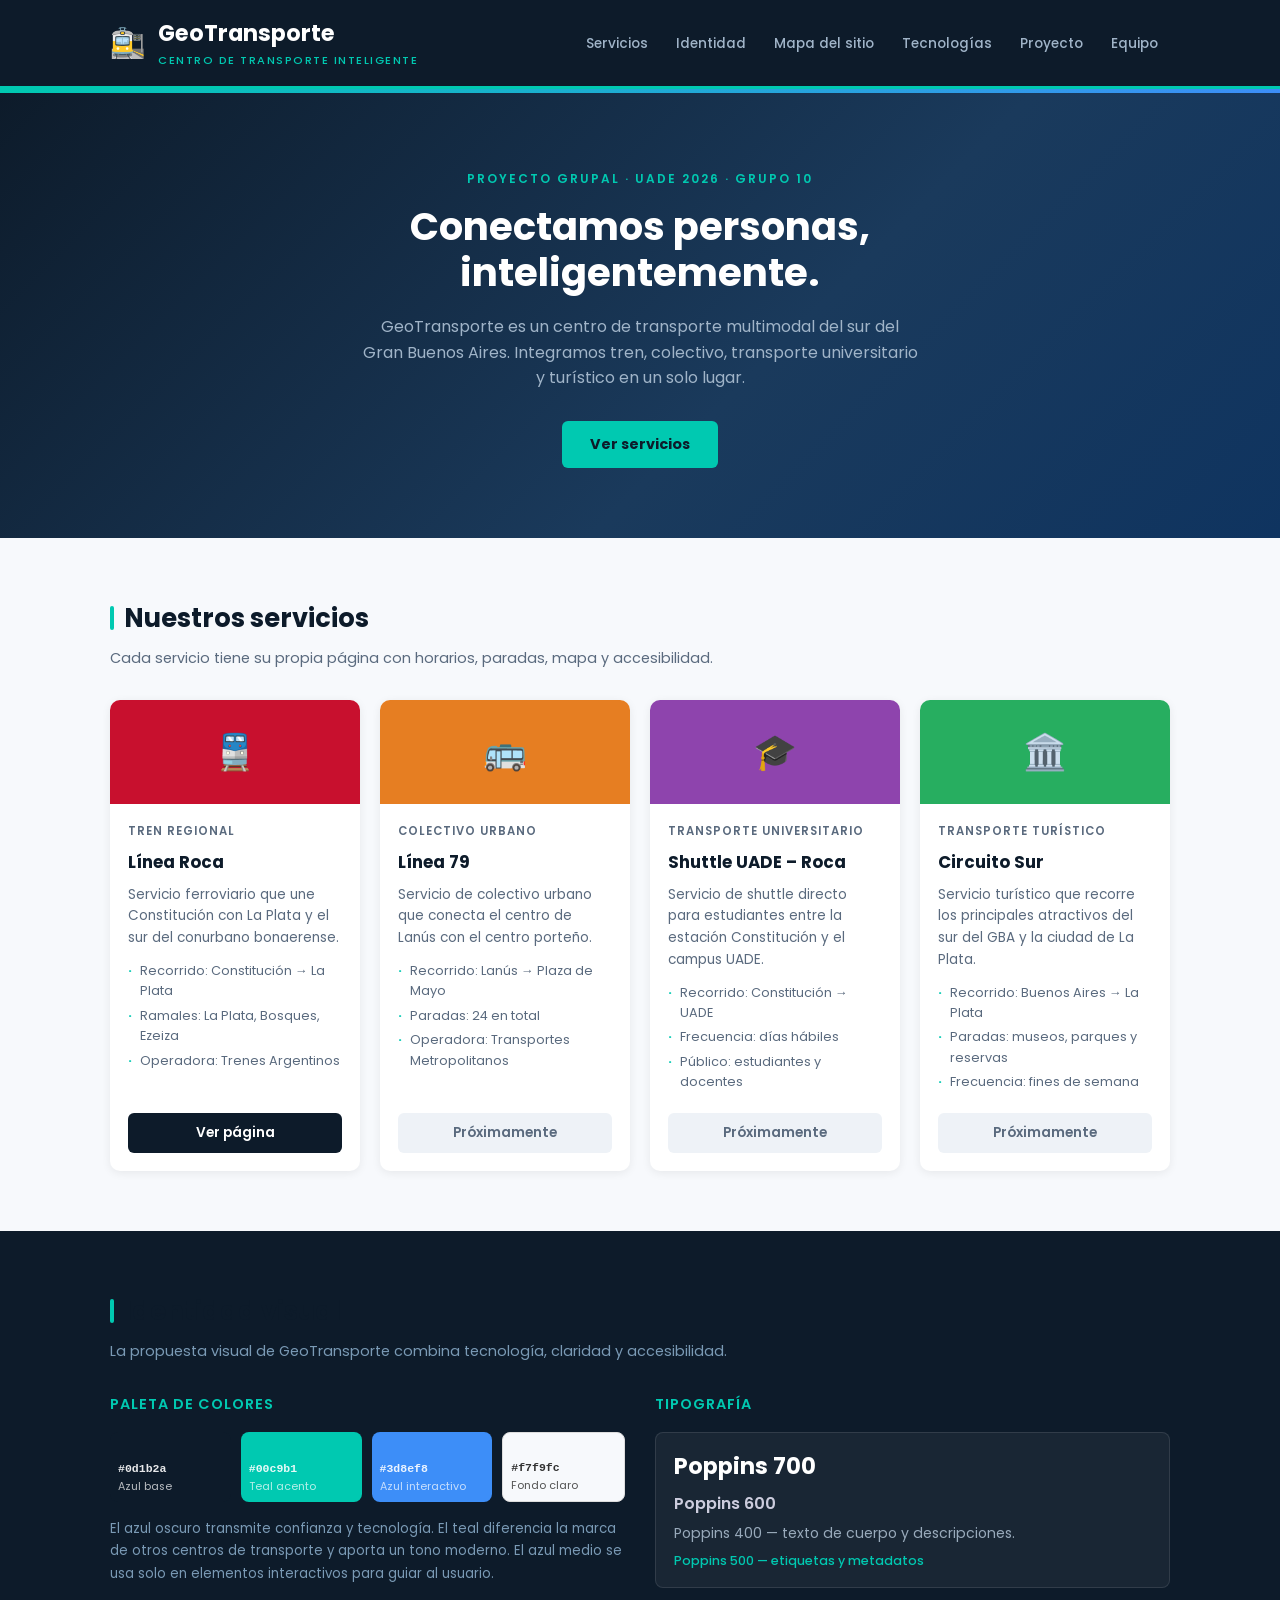
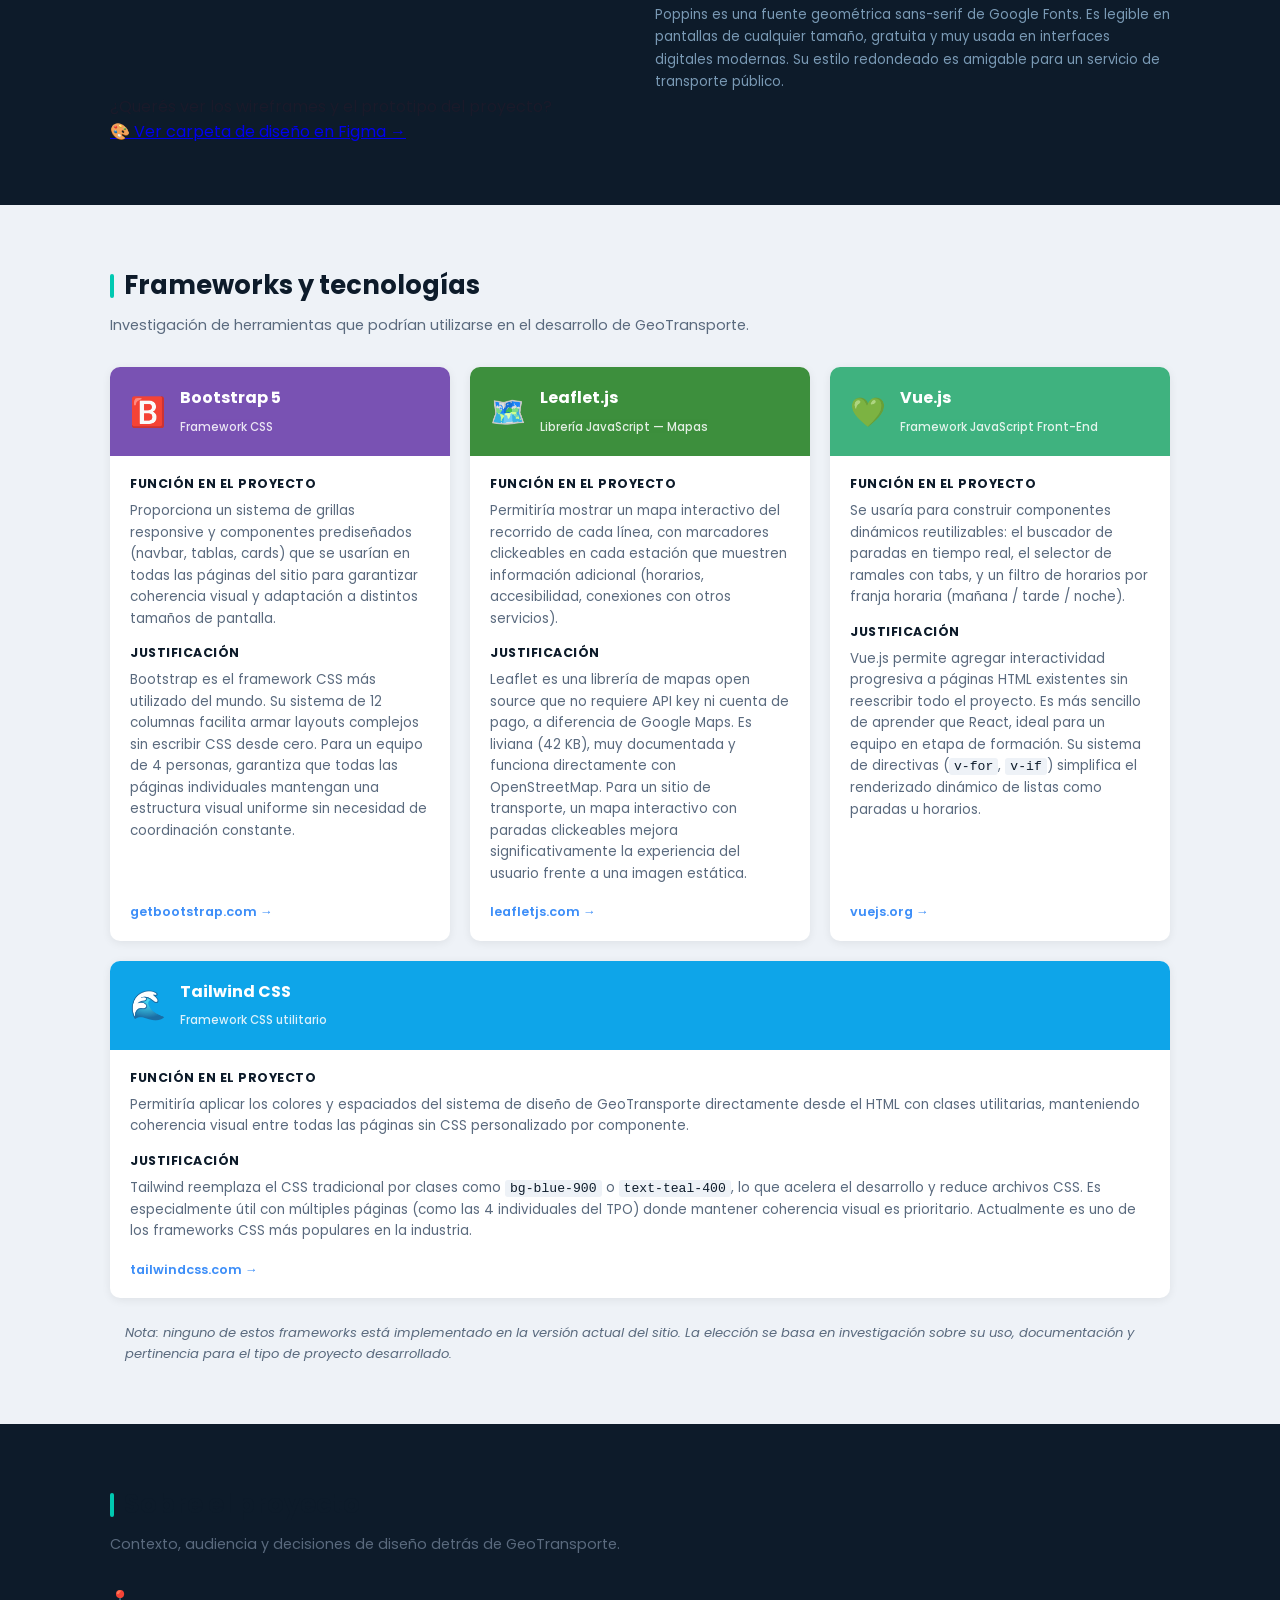
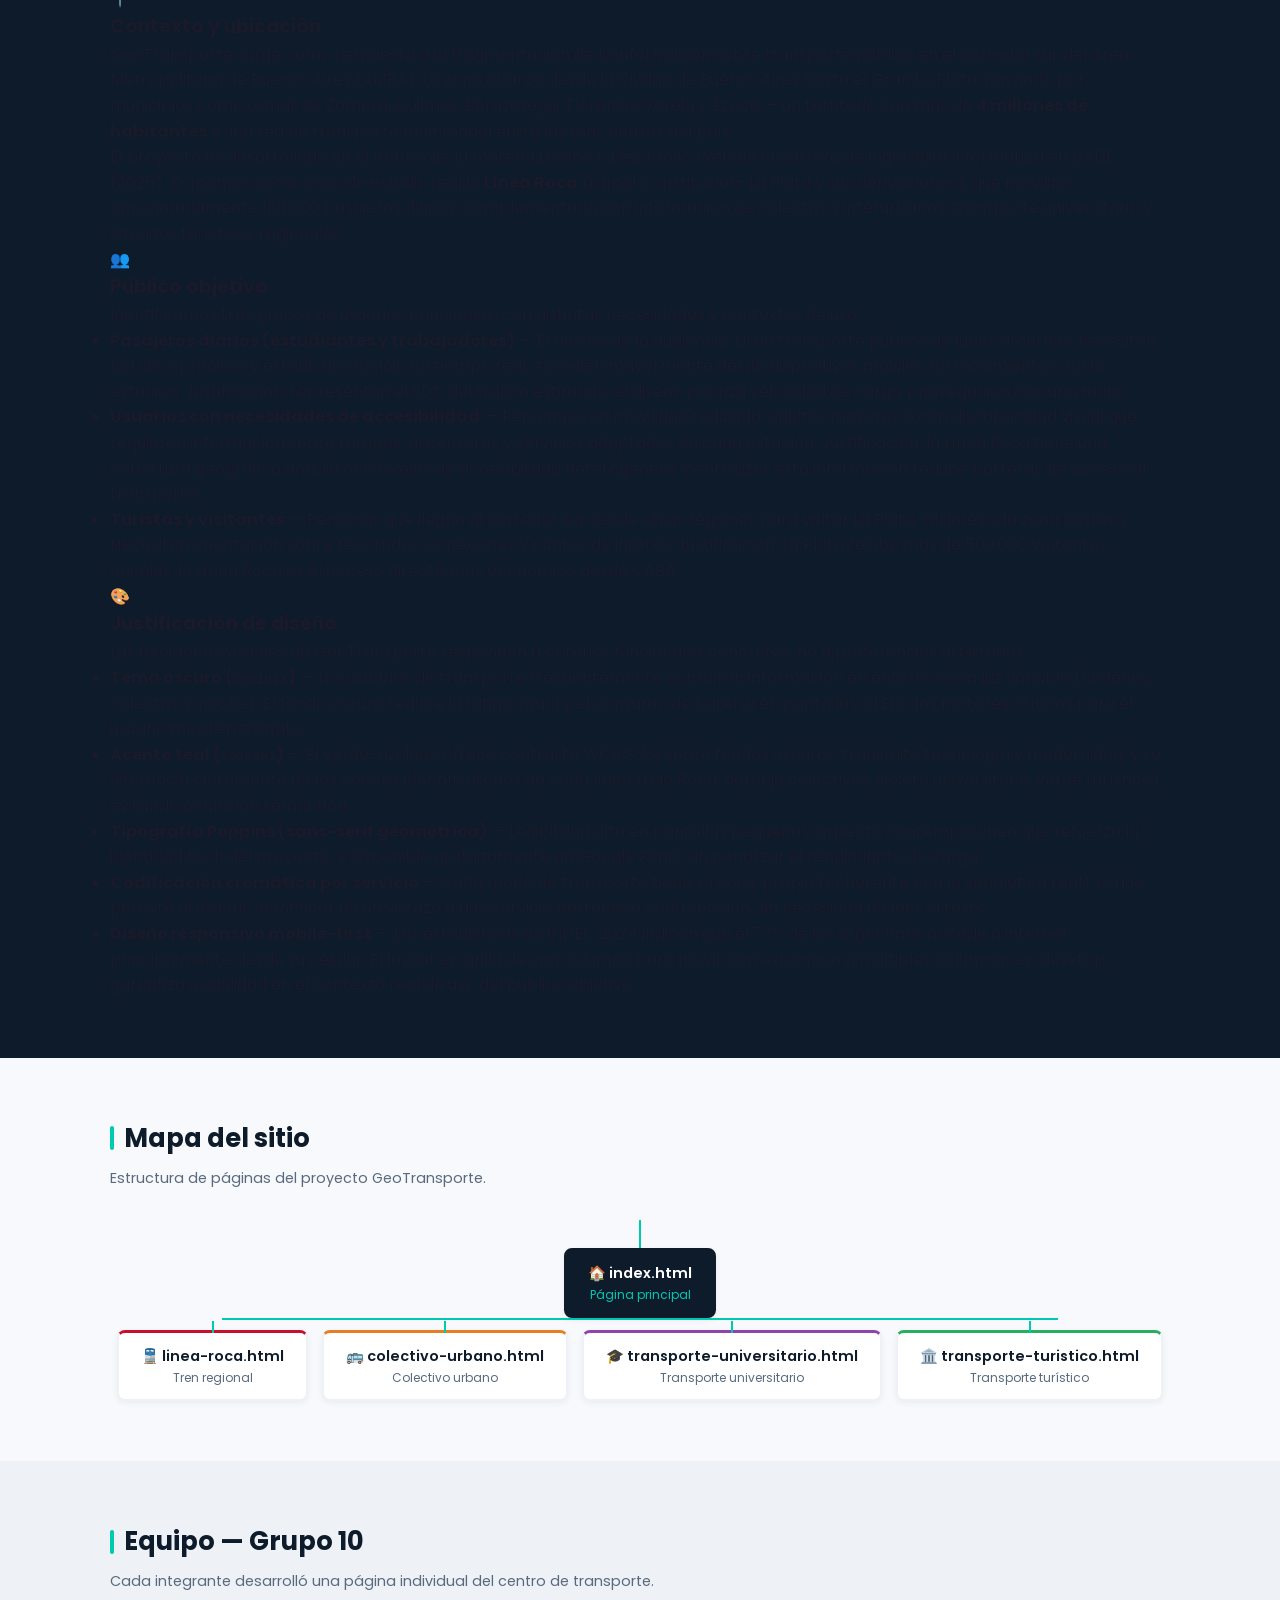
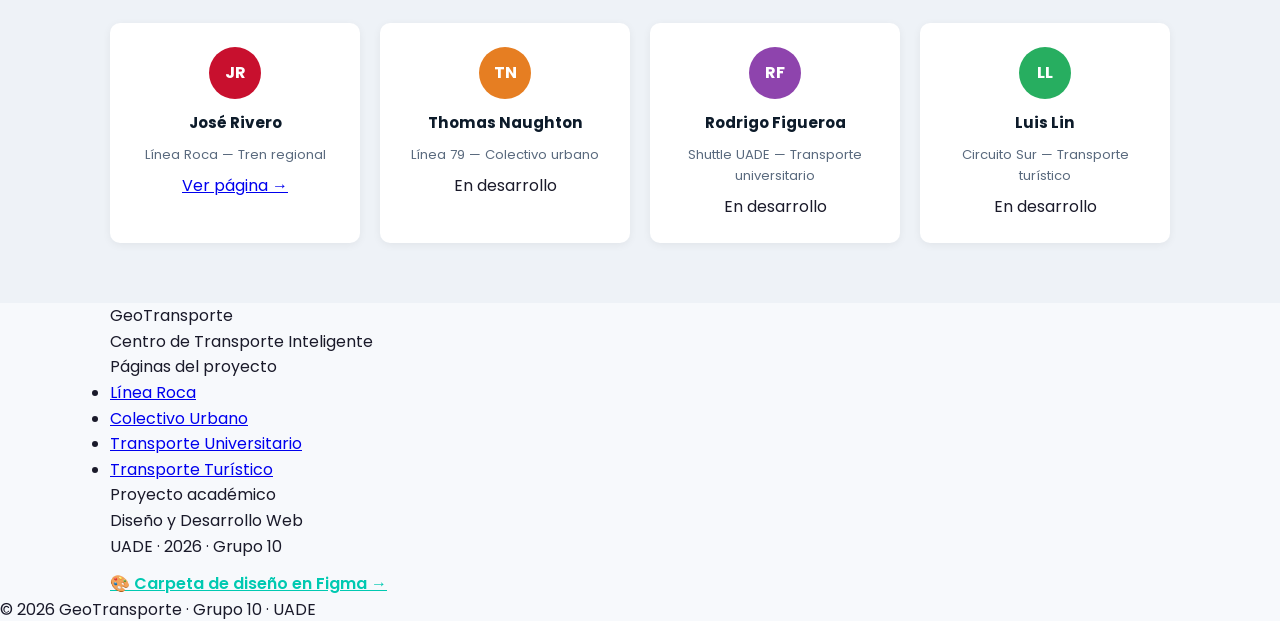
==== index.html @ 6e47bda9 "Commit" ====
<!DOCTYPE html>
<html lang="es">
<head>
    <meta charset="UTF-8">
    <meta name="viewport" content="width=device-width, initial-scale=1.0">
    <title>GeoTransporte — Centro de Transporte Inteligente</title>
    <link rel="preconnect" href="https://fonts.googleapis.com">
    <link rel="preconnect" href="https://fonts.gstatic.com" crossorigin>
    <link href="https://fonts.googleapis.com/css2?family=Poppins:wght@400;500;600;700&display=swap" rel="stylesheet">
    <link rel="stylesheet" href="index.css">
</head>
<body>

    <!-- ENCABEZADO -->
    <header>
        <div class="contenedor-header">
            <div class="logo">
                <span class="logo-icono">🚉</span>
                <div>
                    <h1 class="logo-nombre">GeoTransporte</h1>
                    <p class="logo-subtitulo">Centro de Transporte Inteligente</p>
                </div>
            </div>
            <nav aria-label="Navegación principal">
                <ul>
                    <li><a href="#servicios">Servicios</a></li>
                    <li><a href="#identidad">Identidad</a></li>
                    <li><a href="#sitemap">Mapa del sitio</a></li>
                    <li><a href="#frameworks">Tecnologías</a></li>
                    <li><a href="#proyecto">Proyecto</a></li>
                    <li><a href="#equipo">Equipo</a></li>
                </ul>
            </nav>
        </div>
    </header>

    <!-- HERO -->
    <section class="hero">
        <div class="contenedor">
            <p class="hero-tag">Proyecto grupal · UADE 2026 · Grupo 10</p>
            <h2>Conectamos personas,<br>inteligentemente.</h2>
            <p class="hero-desc">
                GeoTransporte es un centro de transporte multimodal del sur del Gran Buenos Aires.
                Integramos tren, colectivo, transporte universitario y turístico en un solo lugar.
            </p>
            <a href="#servicios" class="btn-hero">Ver servicios</a>
        </div>
    </section>

    <!-- SERVICIOS / PÁGINAS INDIVIDUALES -->
    <section id="servicios" class="seccion">
        <div class="contenedor">
            <h2>Nuestros servicios</h2>
            <p class="subtitulo">Cada servicio tiene su propia página con horarios, paradas, mapa y accesibilidad.</p>

            <div class="grilla-servicios">

                <!-- Línea Roca — José -->
                <article class="tarjeta-servicio">
                    <div class="tarjeta-icono tren">🚆</div>
                    <div class="tarjeta-cuerpo">
                        <span class="tarjeta-tipo">Tren regional</span>
                        <h3>Línea Roca</h3>
                        <p>Servicio ferroviario que une Constitución con La Plata y el sur del conurbano bonaerense.</p>
                        <ul class="tarjeta-datos">
                            <li>Recorrido: Constitución → La Plata</li>
                            <li>Ramales: La Plata, Bosques, Ezeiza</li>
                            <li>Operadora: Trenes Argentinos</li>
                        </ul>
                        <a href="linea-roca.html" class="btn-tarjeta">Ver página</a>
                    </div>
                </article>

                <!-- Colectivo urbano — Thomas -->
                <article class="tarjeta-servicio">
                    <div class="tarjeta-icono colectivo">🚌</div>
                    <div class="tarjeta-cuerpo">
                        <span class="tarjeta-tipo">Colectivo urbano</span>
                        <h3>Línea 79</h3>
                        <p>Servicio de colectivo urbano que conecta el centro de Lanús con el centro porteño.</p>
                        <ul class="tarjeta-datos">
                            <li>Recorrido: Lanús → Plaza de Mayo</li>
                            <li>Paradas: 24 en total</li>
                            <li>Operadora: Transportes Metropolitanos</li>
                        </ul>
                        <a href="colectivo-urbano.html" class="btn-tarjeta proximamente">Próximamente</a>
                    </div>
                </article>

                <!-- Transporte universitario — Rodrigo -->
                <article class="tarjeta-servicio">
                    <div class="tarjeta-icono universitario">🎓</div>
                    <div class="tarjeta-cuerpo">
                        <span class="tarjeta-tipo">Transporte universitario</span>
                        <h3>Shuttle UADE – Roca</h3>
                        <p>Servicio de shuttle directo para estudiantes entre la estación Constitución y el campus UADE.</p>
                        <ul class="tarjeta-datos">
                            <li>Recorrido: Constitución → UADE</li>
                            <li>Frecuencia: días hábiles</li>
                            <li>Público: estudiantes y docentes</li>
                        </ul>
                        <a href="transporte-universitario.html" class="btn-tarjeta proximamente">Próximamente</a>
                    </div>
                </article>

                <!-- Transporte turístico — Luis -->
                <article class="tarjeta-servicio">
                    <div class="tarjeta-icono turistico">🏛️</div>
                    <div class="tarjeta-cuerpo">
                        <span class="tarjeta-tipo">Transporte turístico</span>
                        <h3>Circuito Sur</h3>
                        <p>Servicio turístico que recorre los principales atractivos del sur del GBA y la ciudad de La Plata.</p>
                        <ul class="tarjeta-datos">
                            <li>Recorrido: Buenos Aires → La Plata</li>
                            <li>Paradas: museos, parques y reservas</li>
                            <li>Frecuencia: fines de semana</li>
                        </ul>
                        <a href="transporte-turistico.html" class="btn-tarjeta proximamente">Próximamente</a>
                    </div>
                </article>

            </div>
        </div>
    </section>

    <!-- IDENTIDAD VISUAL -->
    <section id="identidad" class="seccion seccion-oscura">
        <div class="contenedor">
            <h2 class="titulo-claro">Identidad visual</h2>
            <p class="subtitulo claro">La propuesta visual de GeoTransporte combina tecnología, claridad y accesibilidad.</p>

            <div class="grilla-identidad">

                <div class="identidad-bloque">
                    <h3>Paleta de colores</h3>
                    <div class="paleta">
                        <div class="muestra-color" style="background-color: #0d1b2a;">
                            <span class="hex">#0d1b2a</span>
                            <span class="nombre-color">Azul base</span>
                        </div>
                        <div class="muestra-color" style="background-color: #00c9b1;">
                            <span class="hex">#00c9b1</span>
                            <span class="nombre-color">Teal acento</span>
                        </div>
                        <div class="muestra-color" style="background-color: #3d8ef8;">
                            <span class="hex">#3d8ef8</span>
                            <span class="nombre-color">Azul interactivo</span>
                        </div>
                        <div class="muestra-color claro" style="background-color: #f7f9fc; border: 1px solid #ddd;">
                            <span class="hex" style="color: #333;">#f7f9fc</span>
                            <span class="nombre-color" style="color: #555;">Fondo claro</span>
                        </div>
                    </div>
                    <p class="identidad-justif">
                        El azul oscuro transmite confianza y tecnología. El teal diferencia la marca de otros centros
                        de transporte y aporta un tono moderno. El azul medio se usa solo en elementos interactivos
                        para guiar al usuario.
                    </p>
                </div>

                <div class="identidad-bloque">
                    <h3>Tipografía</h3>
                    <div class="muestra-tipografia">
                        <p class="tipo-titulo">Poppins 700</p>
                        <p class="tipo-subtitulo">Poppins 600</p>
                        <p class="tipo-cuerpo">Poppins 400 — texto de cuerpo y descripciones.</p>
                        <p class="tipo-small">Poppins 500 — etiquetas y metadatos</p>
                    </div>
                    <p class="identidad-justif">
                        Poppins es una fuente geométrica sans-serif de Google Fonts. Es legible en pantallas de cualquier
                        tamaño, gratuita y muy usada en interfaces digitales modernas. Su estilo redondeado es amigable
                        para un servicio de transporte público.
                    </p>
                </div>

            </div>

            <div class="figma-cta">
                <p>¿Querés ver los wireframes y el prototipo del proyecto?</p>
                <a href="https://www.figma.com/design/9lpdKKjLLsfMPxaqhNQzon" target="_blank" rel="noopener noreferrer" class="btn-figma">
                    🎨 Ver carpeta de diseño en Figma →
                </a>
            </div>

        </div>
    </section>

    <!-- FRAMEWORKS Y TECNOLOGÍAS -->
    <section id="frameworks" class="seccion seccion-gris">
        <div class="contenedor">
            <h2>Frameworks y tecnologías</h2>
            <p class="subtitulo">Investigación de herramientas que podrían utilizarse en el desarrollo de GeoTransporte.</p>

            <div class="grilla-frameworks">

                <!-- Bootstrap -->
                <div class="framework-card">
                    <div class="fw-header fw-bootstrap">
                        <span class="fw-icono">🅱️</span>
                        <div>
                            <h3>Bootstrap 5</h3>
                            <span class="fw-tipo">Framework CSS</span>
                        </div>
                    </div>
                    <div class="fw-cuerpo">
                        <div class="fw-bloque">
                            <h4>Función en el proyecto</h4>
                            <p>Proporciona un sistema de grillas responsive y componentes prediseñados (navbar, tablas, cards) que se usarían en todas las páginas del sitio para garantizar coherencia visual y adaptación a distintos tamaños de pantalla.</p>
                        </div>
                        <div class="fw-bloque">
                            <h4>Justificación</h4>
                            <p>Bootstrap es el framework CSS más utilizado del mundo. Su sistema de 12 columnas facilita armar layouts complejos sin escribir CSS desde cero. Para un equipo de 4 personas, garantiza que todas las páginas individuales mantengan una estructura visual uniforme sin necesidad de coordinación constante.</p>
                        </div>
                        <a href="https://getbootstrap.com" target="_blank" rel="noopener noreferrer" class="fw-link">getbootstrap.com →</a>
                    </div>
                </div>

                <!-- Leaflet.js -->
                <div class="framework-card">
                    <div class="fw-header fw-leaflet">
                        <span class="fw-icono">🗺️</span>
                        <div>
                            <h3>Leaflet.js</h3>
                            <span class="fw-tipo">Librería JavaScript — Mapas</span>
                        </div>
                    </div>
                    <div class="fw-cuerpo">
                        <div class="fw-bloque">
                            <h4>Función en el proyecto</h4>
                            <p>Permitiría mostrar un mapa interactivo del recorrido de cada línea, con marcadores clickeables en cada estación que muestren información adicional (horarios, accesibilidad, conexiones con otros servicios).</p>
                        </div>
                        <div class="fw-bloque">
                            <h4>Justificación</h4>
                            <p>Leaflet es una librería de mapas open source que no requiere API key ni cuenta de pago, a diferencia de Google Maps. Es liviana (42 KB), muy documentada y funciona directamente con OpenStreetMap. Para un sitio de transporte, un mapa interactivo con paradas clickeables mejora significativamente la experiencia del usuario frente a una imagen estática.</p>
                        </div>
                        <a href="https://leafletjs.com" target="_blank" rel="noopener noreferrer" class="fw-link">leafletjs.com →</a>
                    </div>
                </div>

                <!-- Vue.js -->
                <div class="framework-card">
                                        <div class="fw-header fw-vue">
                        <span class="fw-icono">💚</span>
                        <div>
                            <h3>Vue.js</h3>
                            <span class="fw-tipo">Framework JavaScript Front-End</span>
                        </div>
                    </div>
                    <div class="fw-cuerpo">
                        <div class="fw-bloque">
                            <h4>Función en el proyecto</h4>
                            <p>Se usaría para construir componentes dinámicos reutilizables: el buscador de paradas en tiempo real, el selector de ramales con tabs, y un filtro de horarios por franja horaria (mañana / tarde / noche).</p>
                        </div>
                        <div class="fw-bloque">
                            <h4>Justificación</h4>
                            <p>Vue.js permite agregar interactividad progresiva a páginas HTML existentes sin reescribir todo el proyecto. Es más sencillo de aprender que React, ideal para un equipo en etapa de formación. Su sistema de directivas (<code>v-for</code>, <code>v-if</code>) simplifica el renderizado dinámico de listas como paradas u horarios.</p>
                        </div>
                        <a href="https://vuejs.org" target="_blank" rel="noopener noreferrer" class="fw-link">vuejs.org →</a>
                    </div>
                </div>

                <!-- Tailwind CSS -->
                <div class="framework-card">
                    <div class="fw-header fw-tailwind">
                        <span class="fw-icono">🌊</span>
                        <div>
                            <h3>Tailwind CSS</h3>
                            <span class="fw-tipo">Framework CSS utilitario</span>
                        </div>
                    </div>
                    <div class="fw-cuerpo">
                        <div class="fw-bloque">
                            <h4>Función en el proyecto</h4>
                            <p>Permitiría aplicar los colores y espaciados del sistema de diseño de GeoTransporte directamente desde el HTML con clases utilitarias, manteniendo coherencia visual entre todas las páginas sin CSS personalizado por componente.</p>
                        </div>
                        <div class="fw-bloque">
                            <h4>Justificación</h4>
                            <p>Tailwind reemplaza el CSS tradicional por clases como <code>bg-blue-900</code> o <code>text-teal-400</code>, lo que acelera el desarrollo y reduce archivos CSS. Es especialmente útil con múltiples páginas (como las 4 individuales del TPO) donde mantener coherencia visual es prioritario. Actualmente es uno de los frameworks CSS más populares en la industria.</p>
                        </div>
                        <a href="https://tailwindcss.com" target="_blank" rel="noopener noreferrer" class="fw-link">tailwindcss.com →</a>
                    </div>
                </div>

            </div>

            <p class="nota-frameworks">
                Nota: ninguno de estos frameworks está implementado en la versión actual del sitio. La elección se basa en investigación sobre su uso, documentación y pertinencia para el tipo de proyecto desarrollado.
            </p>
        </div>
    </section>


    <!-- SOBRE EL PROYECTO -->
    <section id="proyecto" class="seccion seccion-oscura">
        <div class="contenedor">
            <h2>Sobre el proyecto</h2>
            <p class="subtitulo">Contexto, audiencia y decisiones de diseño detrás de GeoTransporte.</p>

            <!-- Contexto y ubicación -->
            <div class="proyecto-bloque">
                <div class="proyecto-icono">📍</div>
                <div class="proyecto-texto">
                    <h3>Contexto y ubicación</h3>
                    <p>
                        GeoTransporte surge como respuesta a la fragmentación de la información sobre transporte público
                        en el corredor sur del Área Metropolitana de Buenos Aires (AMBA). La zona abarca desde la Ciudad
                        de Buenos Aires hasta el Gran La Plata, pasando por municipios como Lomas de Zamora, Quilmes,
                        Berazategui, Florencio Varela y Ezeiza — un territorio con más de <strong>4 millones de habitantes</strong>
                        y una red de transporte multimodal entre las más densas del país.
                    </p>
                    <p>
                        El proyecto es desarrollado en el marco de la materia <em>Diseño y Desarrollo Web</em> de la
                        carrera de Ingeniería Informática en UADE (2026). Tomamos como caso de estudio real la
                        <strong>Línea Roca</strong> (ramal Constitución–La Plata y sus derivaciones), que moviliza
                        aproximadamente 180.000 pasajeros diarios, complementada con información de colectivos
                        interurbanos, transporte universitario y circuitos turísticos regionales.
                    </p>
                </div>
            </div>

            <!-- Público objetivo -->
            <div class="proyecto-bloque">
                <div class="proyecto-icono">👥</div>
                <div class="proyecto-texto">
                    <h3>Público objetivo</h3>
                    <p>
                        Identificamos tres grupos de usuarios principales, con distintas necesidades y contextos de uso:
                    </p>
                    <ul class="proyecto-lista">
                        <li>
                            <strong>Pasajeros diarios (estudiantes y trabajadores)</strong> — El núcleo de la audiencia.
                            Usan transporte público de lunes a viernes, necesitan horarios precisos y estado de servicio
                            en tiempo real. Acceden mayormente desde dispositivos móviles, en movimiento o en la estación.
                            Justificación: representan el 80% del tráfico estimado; el diseño prioriza velocidad de carga
                            y navegación con una mano.
                        </li>
                        <li>
                            <strong>Usuarios con necesidades de accesibilidad</strong> — Personas con movilidad reducida,
                            adultos mayores o con discapacidad visual que requieren información sobre rampas, ascensores
                            y servicios adaptados en cada estación. Justificación: la Línea Roca tiene una cobertura
                            geográfica amplia con niveles de accesibilidad heterogéneos; centralizar esta información
                            reduce barreras de acceso al transporte.
                        </li>
                        <li>
                            <strong>Turistas y visitantes</strong> — Personas que llegan al corredor sur desde otras
                            regiones para visitar La Plata, Quilmes o la zona costera. Necesitan orientación sobre
                            recorridos, conexiones y puntos de interés. Justificación: La Plata recibe más de 500.000
                            visitantes anuales; la Línea Roca es el acceso directo más económico desde CABA.
                        </li>
                    </ul>
                </div>
            </div>

            <!-- Justificación de diseño -->
            <div class="proyecto-bloque">
                <div class="proyecto-icono">🎨</div>
                <div class="proyecto-texto">
                    <h3>Justificación de diseño</h3>
                    <p>
                        Las decisiones visuales de GeoTransporte responden a criterios funcionales concretos,
                        no a preferencias arbitrarias:
                    </p>
                    <ul class="proyecto-lista">
                        <li>
                            <strong>Tema oscuro (<code>#0d1b2a</code>)</strong> — Los usuarios de transporte
                            frecuentemente consultan información en entornos con luz variable (andenes, colectivos,
                            noche). El fondo oscuro reduce la fatiga visual y el consumo de batería en pantallas OLED,
                            dos factores críticos para el usuario móvil en tránsito.
                        </li>
                        <li>
                            <strong>Acento teal (<code>#00c9b1</code>)</strong> — El verde-azulado ofrece
                            contraste WCAG AA sobre fondos oscuros, transmite tecnología y modernidad, y se diferencia
                            claramente de los colores identificatorios de cada línea (rojo Roca, naranja colectivos,
                            violeta universitario, verde turístico), evitando confusión semántica.
                        </li>
                        <li>
                            <strong>Tipografía Poppins (sans-serif geométrica)</strong> — Legibilidad alta en
                            pantallas pequeñas, aspecto contemporáneo que refuerza la identidad tech del proyecto, y
                            disponible gratuitamente en Google Fonts sin penalizar el rendimiento de carga.
                        </li>
                        <li>
                            <strong>Codificación cromática por servicio</strong> — Cada modo de transporte tiene
                            su color propio (coherente con la señalética real), lo que permite al usuario identificar
                            de un vistazo a qué servicio pertenece cada sección, sin necesidad de leer el texto.
                        </li>
                        <li>
                            <strong>Diseño responsivo mobile-first</strong> — Las estadísticas de INDEC 2024
                            indican que el 73% de los argentinos accede a internet principalmente desde su celular.
                            El layout en grilla de una columna para móvil, con expansión a múltiples columnas en
                            desktop, garantiza usabilidad en el contexto real de uso del público objetivo.
                        </li>
                    </ul>
                </div>
            </div>

        </div>
    </section>


    <!-- MAPA DEL SITIO -->
    <section id="sitemap" class="seccion">
        <div class="contenedor">
            <h2>Mapa del sitio</h2>
            <p class="subtitulo">Estructura de páginas del proyecto GeoTransporte.</p>

            <div class="sitemap">
                <div class="sitemap-nodo raiz">
                    <span>🏠 index.html</span>
                    <small>Página principal</small>
                </div>
                <div class="sitemap-ramas">
                    <div class="sitemap-nodo hoja tren">
                        <span>🚆 linea-roca.html</span>
                        <small>Tren regional</small>
                    </div>
                    <div class="sitemap-nodo hoja colectivo">
                        <span>🚌 colectivo-urbano.html</span>
                        <small>Colectivo urbano</small>
                    </div>
                    <div class="sitemap-nodo hoja universitario">
                        <span>🎓 transporte-universitario.html</span>
                        <small>Transporte universitario</small>
                    </div>
                    <div class="sitemap-nodo hoja turistico">
                        <span>🏛️ transporte-turistico.html</span>
                        <small>Transporte turístico</small>
                    </div>
                </div>
            </div>
        </div>
    </section>

    <!-- EQUIPO -->
    <section id="equipo" class="seccion seccion-gris">
        <div class="contenedor">
            <h2>Equipo — Grupo 10</h2>
            <p class="subtitulo">Cada integrante desarrolló una página individual del centro de transporte.</p>

            <div class="grilla-equipo">
                <div class="tarjeta-integrante">
                    <div class="avatar tren">JR</div>
                    <h3>José Rivero</h3>
                    <p>Línea Roca — Tren regional</p>
                    <a href="linea-roca.html">Ver página →</a>
                </div>
                <div class="tarjeta-integrante">
                    <div class="avatar colectivo">TN</div>
                    <h3>Thomas Naughton</h3>
                    <p>Línea 79 — Colectivo urbano</p>
                    <span class="pendiente">En desarrollo</span>
                </div>
                <div class="tarjeta-integrante">
                    <div class="avatar universitario">RF</div>
                    <h3>Rodrigo Figueroa</h3>
                    <p>Shuttle UADE — Transporte universitario</p>
                    <span class="pendiente">En desarrollo</span>
                </div>
                <div class="tarjeta-integrante">
                    <div class="avatar turistico">LL</div>
                    <h3>Luis Lin</h3>
                    <p>Circuito Sur — Transporte turístico</p>
                    <span class="pendiente">En desarrollo</span>
                </div>
            </div>
        </div>
    </section>

    <!-- FOOTER -->
    <footer>
        <div class="contenedor contenedor-footer">
            <div class="footer-bloque">
                <p class="footer-logo">GeoTransporte</p>
                <p>Centro de Transporte Inteligente</p>
            </div>
            <div class="footer-bloque">
                <p class="footer-titulo">Páginas del proyecto</p>
                <ul>
                    <li><a href="linea-roca.html">Línea Roca</a></li>
                    <li><a href="colectivo-urbano.html">Colectivo Urbano</a></li>
                    <li><a href="transporte-universitario.html">Transporte Universitario</a></li>
                    <li><a href="transporte-turistico.html">Transporte Turístico</a></li>
                </ul>
            </div>
            <div class="footer-bloque">
                <p class="footer-titulo">Proyecto académico</p>
                <p>Diseño y Desarrollo Web</p>
                <p>UADE · 2026 · Grupo 10</p>
                <p style="margin-top: 0.75rem;">
                    <a href="https://www.figma.com/design/9lpdKKjLLsfMPxaqhNQzon" target="_blank" rel="noopener noreferrer" style="color: var(--color-acento); font-weight: 600;">
                        🎨 Carpeta de diseño en Figma →
                    </a>
                </p>
            </div>
        </div>
        <p class="footer-copy">© 2026 GeoTransporte · Grupo 10 · UADE</p>
    </footer>

</body>
</html>
---- index.css ----
/* =============================================
   ESTILOS — index.html
   GeoTransporte · Grupo 10 · UADE 2026
   ============================================= */

:root {
    --color-base: #0d1b2a;
    --color-acento: #00c9b1;
    --color-azul: #3d8ef8;
    --color-fondo: #f7f9fc;
    --color-fondo-alt: #eef2f7;
    --color-blanco: #ffffff;
    --color-texto: #1a1a2a;
    --color-texto-suave: #5a6a7e;
    --fuente: 'Poppins', Arial, sans-serif;

    /* colores por servicio */
    --tren: #c8102e;
    --colectivo: #e67e22;
    --universitario: #8e44ad;
    --turistico: #27ae60;
}

* {
    margin: 0;
    padding: 0;
    box-sizing: border-box;
}

body {
    font-family: var(--fuente);
    color: var(--color-texto);
    background-color: var(--color-fondo);
    line-height: 1.6;
}

.contenedor {
    max-width: 1100px;
    margin: 0 auto;
    padding: 0 20px;
}

/* ---- HEADER ---- */
header {
    background-color: var(--color-base);
    color: var(--color-blanco);
    padding: 16px 0;
    position: sticky;
    top: 0;
    z-index: 100;
    border-bottom: 3px solid var(--color-acento);
}

.contenedor-header {
    max-width: 1100px;
    margin: 0 auto;
    padding: 0 20px;
    display: flex;
    justify-content: space-between;
    align-items: center;
    flex-wrap: wrap;
    gap: 10px;
}

.logo {
    display: flex;
    align-items: center;
    gap: 12px;
}

.logo-icono {
    font-size: 1.8rem;
}

.logo-nombre {
    font-size: 1.4rem;
    font-weight: 700;
    color: var(--color-blanco);
}

.logo-subtitulo {
    font-size: 0.7rem;
    color: var(--color-acento);
    text-transform: uppercase;
    letter-spacing: 1.5px;
    font-weight: 500;
}

nav ul {
    list-style: none;
    display: flex;
    gap: 4px;
    flex-wrap: wrap;
}

nav ul li a {
    color: #a0b4c8;
    text-decoration: none;
    font-size: 0.85rem;
    font-weight: 500;
    padding: 6px 12px;
    border-radius: 4px;
    transition: background-color 0.2s, color 0.2s;
}

nav ul li a:hover {
    background-color: rgba(0, 201, 177, 0.12);
    color: var(--color-acento);
}

/* ---- HERO ---- */
.hero {
    background: linear-gradient(135deg, var(--color-base) 0%, #1a3a5c 60%, #0f3460 100%);
    color: var(--color-blanco);
    padding: 80px 0 70px;
    text-align: center;
    position: relative;
    overflow: hidden;
}

.hero::before {
    content: '';
    position: absolute;
    top: 0; left: 0; right: 0;
    height: 4px;
    background: linear-gradient(90deg, var(--color-acento), var(--color-azul));
}

.hero-tag {
    font-size: 0.75rem;
    color: var(--color-acento);
    text-transform: uppercase;
    letter-spacing: 2px;
    font-weight: 600;
    margin-bottom: 16px;
}

.hero h2 {
    font-size: 2.4rem;
    font-weight: 700;
    line-height: 1.2;
    margin-bottom: 18px;
}

.hero-desc {
    font-size: 1rem;
    color: #a0b4c8;
    max-width: 560px;
    margin: 0 auto 30px;
}

.btn-hero {
    display: inline-block;
    background-color: var(--color-acento);
    color: var(--color-base);
    padding: 12px 28px;
    border-radius: 6px;
    text-decoration: none;
    font-weight: 700;
    font-size: 0.9rem;
    transition: opacity 0.2s;
}

.btn-hero:hover {
    opacity: 0.85;
}

/* ---- SECCIONES ---- */
.seccion {
    padding: 60px 0;
}

.seccion-gris {
    background-color: var(--color-fondo-alt);
}

.seccion-oscura {
    background-color: var(--color-base);
}

.seccion h2,
.titulo-claro {
    font-size: 1.6rem;
    font-weight: 700;
    color: var(--color-base);
    margin-bottom: 8px;
    display: flex;
    align-items: center;
    gap: 10px;
}

.titulo-claro {
    color: var(--color-blanco);
}

.seccion h2::before {
    content: '';
    display: inline-block;
    width: 4px;
    height: 24px;
    background-color: var(--color-acento);
    border-radius: 2px;
    flex-shrink: 0;
}

.subtitulo {
    color: var(--color-texto-suave);
    font-size: 0.9rem;
    margin-bottom: 30px;
}

.subtitulo.claro {
    color: #7a9ab5;
}

/* ---- GRILLA DE SERVICIOS ---- */
.grilla-servicios {
    display: flex;
    flex-wrap: wrap;
    gap: 20px;
}

.tarjeta-servicio {
    flex: 1;
    min-width: 220px;
    background-color: var(--color-blanco);
    border-radius: 10px;
    overflow: hidden;
    box-shadow: 0 2px 10px rgba(0, 0, 0, 0.07);
    display: flex;
    flex-direction: column;
    transition: transform 0.2s, box-shadow 0.2s;
}

.tarjeta-servicio:hover {
    transform: translateY(-4px);
    box-shadow: 0 6px 20px rgba(0, 0, 0, 0.1);
}

.tarjeta-icono {
    font-size: 2.2rem;
    padding: 24px;
    text-align: center;
    color: var(--color-blanco);
}

.tarjeta-icono.tren         { background-color: var(--tren); }
.tarjeta-icono.colectivo    { background-color: var(--colectivo); }
.tarjeta-icono.universitario { background-color: var(--universitario); }
.tarjeta-icono.turistico    { background-color: var(--turistico); }

.tarjeta-cuerpo {
    padding: 18px;
    display: flex;
    flex-direction: column;
    flex: 1;
    gap: 8px;
}

.tarjeta-tipo {
    font-size: 0.72rem;
    font-weight: 600;
    text-transform: uppercase;
    letter-spacing: 1px;
    color: var(--color-texto-suave);
}

.tarjeta-cuerpo h3 {
    font-size: 1.05rem;
    font-weight: 700;
    color: var(--color-base);
}

.tarjeta-cuerpo p {
    font-size: 0.85rem;
    color: var(--color-texto-suave);
}

.tarjeta-datos {
    list-style: none;
    padding: 0;
    margin-top: 4px;
    display: flex;
    flex-direction: column;
    gap: 4px;
    flex: 1;
}

.tarjeta-datos li {
    font-size: 0.8rem;
    color: var(--color-texto-suave);
    padding-left: 12px;
    position: relative;
}

.tarjeta-datos li::before {
    content: '·';
    position: absolute;
    left: 0;
    color: var(--color-acento);
    font-weight: 700;
}

.btn-tarjeta {
    display: block;
    text-align: center;
    background-color: var(--color-base);
    color: var(--color-blanco);
    padding: 9px 0;
    border-radius: 6px;
    text-decoration: none;
    font-size: 0.85rem;
    font-weight: 600;
    margin-top: 12px;
    transition: background-color 0.2s;
}

.btn-tarjeta:hover {
    background-color: #1a3a5c;
}

.btn-tarjeta.proximamente {
    background-color: var(--color-fondo-alt);
    color: var(--color-texto-suave);
    cursor: default;
}

/* ---- IDENTIDAD VISUAL ---- */
.grilla-identidad {
    display: flex;
    gap: 30px;
    flex-wrap: wrap;
    margin-top: 30px;
}

.identidad-bloque {
    flex: 1;
    min-width: 260px;
}

.identidad-bloque h3 {
    color: var(--color-acento);
    font-size: 0.9rem;
    font-weight: 600;
    text-transform: uppercase;
    letter-spacing: 1px;
    margin-bottom: 16px;
}

/* paleta de colores */
.paleta {
    display: flex;
    gap: 10px;
    flex-wrap: wrap;
    margin-bottom: 16px;
}

.muestra-color {
    flex: 1;
    min-width: 80px;
    height: 70px;
    border-radius: 8px;
    display: flex;
    flex-direction: column;
    justify-content: flex-end;
    padding: 6px 8px;
}

.muestra-color .hex {
    font-size: 0.72rem;
    font-weight: 700;
    color: rgba(255, 255, 255, 0.9);
    font-family: monospace;
}

.muestra-color .nombre-color {
    font-size: 0.68rem;
    color: rgba(255, 255, 255, 0.7);
}

/* tipografía */
.muestra-tipografia {
    background-color: rgba(255, 255, 255, 0.05);
    border: 1px solid rgba(255, 255, 255, 0.1);
    border-radius: 8px;
    padding: 16px 18px;
    margin-bottom: 16px;
    display: flex;
    flex-direction: column;
    gap: 6px;
}

.tipo-titulo    { font-size: 1.4rem; font-weight: 700; color: #fff; }
.tipo-subtitulo { font-size: 1rem;   font-weight: 600; color: #ccd; }
.tipo-cuerpo    { font-size: 0.88rem; font-weight: 400; color: #99aabb; }
.tipo-small     { font-size: 0.78rem; font-weight: 500; color: var(--color-acento); }

.identidad-justif {
    font-size: 0.83rem;
    color: #7a9ab5;
    line-height: 1.7;
}

/* ---- FRAMEWORKS ---- */
.grilla-frameworks {
    display: flex;
    flex-wrap: wrap;
    gap: 20px;
    margin-top: 10px;
}

.framework-card {
    flex: 1;
    min-width: 260px;
    background-color: var(--color-blanco);
    border-radius: 10px;
    overflow: hidden;
    box-shadow: 0 2px 10px rgba(0,0,0,0.07);
    display: flex;
    flex-direction: column;
}

.fw-header {
    display: flex;
    align-items: center;
    gap: 14px;
    padding: 18px 20px;
    color: var(--color-blanco);
}

.fw-bootstrap    { background-color: #7952b3; }
.fw-leaflet      { background-color: #3d8f3d; }
.fw-vue          { background-color: #3fb27f; }
.fw-tailwind     { background-color: #0ea5e9; }

.fw-icono {
    font-size: 1.8rem;
    flex-shrink: 0;
}

.fw-header h3 {
    font-size: 1rem;
    font-weight: 700;
    margin-bottom: 2px;
}

.fw-tipo {
    font-size: 0.72rem;
    opacity: 0.85;
    font-weight: 500;
}

.fw-cuerpo {
    padding: 18px 20px;
    display: flex;
    flex-direction: column;
    gap: 14px;
    flex: 1;
}

.fw-bloque h4 {
    font-size: 0.78rem;
    font-weight: 700;
    text-transform: uppercase;
    letter-spacing: 0.5px;
    color: var(--color-base);
    margin-bottom: 6px;
}

.fw-bloque p {
    font-size: 0.84rem;
    color: var(--color-texto-suave);
    line-height: 1.6;
}

.fw-bloque code {
    background-color: var(--color-fondo-alt);
    padding: 1px 5px;
    border-radius: 3px;
    font-size: 0.82rem;
    color: var(--color-base);
}

.fw-link {
    display: inline-block;
    font-size: 0.8rem;
    font-weight: 600;
    color: var(--color-azul);
    text-decoration: none;
    margin-top: auto;
    padding-top: 4px;
}

.fw-link:hover { text-decoration: underline; }

.nota-frameworks {
    margin-top: 24px;
    font-size: 0.82rem;
    color: var(--color-texto-suave);
    font-style: italic;
    border-left: 3px solid var(--color-fondo-alt);
    padding-left: 12px;
}

/* ---- MAPA DEL SITIO ---- */
.sitemap {
    margin-top: 25px;
    display: flex;
    flex-direction: column;
    align-items: center;
    gap: 0;
}

.sitemap-nodo {
    display: flex;
    flex-direction: column;
    align-items: center;
    background-color: var(--color-blanco);
    border: 2px solid var(--color-acento);
    border-radius: 8px;
    padding: 12px 22px;
    text-align: center;
    box-shadow: 0 2px 6px rgba(0,0,0,0.06);
}

.sitemap-nodo span {
    font-weight: 600;
    font-size: 0.9rem;
    color: var(--color-base);
}

.sitemap-nodo small {
    font-size: 0.75rem;
    color: var(--color-texto-suave);
}

.sitemap-nodo.raiz {
    border-color: var(--color-base);
    background-color: var(--color-base);
}

.sitemap-nodo.raiz span {
    color: var(--color-blanco);
}

.sitemap-nodo.raiz small {
    color: var(--color-acento);
}

/* línea vertical entre raíz y ramas */
.sitemap::before {
    content: '';
    width: 2px;
    height: 28px;
    background-color: var(--color-acento);
}

.sitemap-ramas {
    display: flex;
    gap: 14px;
    flex-wrap: wrap;
    justify-content: center;
    position: relative;
    padding-top: 12px;
}

/* línea horizontal sobre las hojas */
.sitemap-ramas::before {
    content: '';
    position: absolute;
    top: 0;
    left: 10%;
    right: 10%;
    height: 2px;
    background-color: var(--color-acento);
}

.sitemap-nodo.hoja {
    border-color: var(--color-fondo-alt);
    position: relative;
}

/* líneas verticales desde la barra horizontal a cada hoja */
.sitemap-nodo.hoja::before {
    content: '';
    position: absolute;
    top: -12px;
    left: 50%;
    transform: translateX(-50%);
    width: 2px;
    height: 12px;
    background-color: var(--color-acento);
}

.sitemap-nodo.hoja.tren         { border-top: 3px solid var(--tren); }
.sitemap-nodo.hoja.colectivo    { border-top: 3px solid var(--colectivo); }
.sitemap-nodo.hoja.universitario { border-top: 3px solid var(--universitario); }
.sitemap-nodo.hoja.turistico    { border-top: 3px solid var(--turistico); }

/* ---- EQUIPO ---- */
.grilla-equipo {
    display: flex;
    flex-wrap: wrap;
    gap: 20px;
    margin-top: 10px;
}

.tarjeta-integrante {
    flex: 1;
    min-width: 180px;
    background-color: var(--color-blanco);
    border-radius: 10px;
    padding: 24px 18px;
    text-align: center;
    box-shadow: 0 2px 8px rgba(0,0,0,0.06);
    display: flex;
    flex-direction: column;
    align-items: center;
    gap: 8px;
}

.avatar {
    width: 52px;
    height: 52px;
    border-radius: 50%;
    display: flex;
    align-items: center;
    justify-content: center;
    font-size: 1rem;
    font-weight: 700;
    color: var(--color-blanco);
    margin-bottom: 4px;
}

.avatar.tren          { background-color: var(--tren); }
.avatar.colectivo     { background-color: var(--colectivo); }
.avatar.universitario { background-color: var(--universitario); }
.avatar.turistico     { background-color: var(--turistico); }

.tarjeta-integrante h3 {
    font-size: 0.95rem;
    font-weight: 700;
    color: var(--color-base);
}

.tarjeta-integrante p {
    font-size: 0.82rem;
    color: var(--color-texto-suave);
}

.tarjeta-integrante a {
    
/* ===================================================
   SECCIÓN: SOBRE EL PROYECTO
   =================================================== */

.seccion-oscura {
    background-color: var(--color-base);
    color: var(--color-blanco);
}

.seccion-oscura h2,
.seccion-oscura .subtitulo {
    color: var(--color-blanco);
}

.seccion-oscura .subtitulo {
    opacity: 0.7;
}

.proyecto-bloque {
    display: flex;
    gap: 1.5rem;
    background-color: rgba(255, 255, 255, 0.05);
    border: 1px solid rgba(255, 255, 255, 0.08);
    border-radius: 12px;
    padding: 2rem;
    margin-top: 2rem;
    align-items: flex-start;
}

.proyecto-icono {
    font-size: 2.2rem;
    flex-shrink: 0;
    width: 56px;
    text-align: center;
    margin-top: 2px;
}

.proyecto-texto {
    flex: 1;
}

.proyecto-texto h3 {
    font-size: 1.2rem;
    font-weight: 700;
    color: var(--color-acento);
    margin-bottom: 0.75rem;
}

.proyecto-texto p {
    font-size: 0.95rem;
    color: rgba(255, 255, 255, 0.82);
    line-height: 1.7;
    margin-bottom: 0.75rem;
}

.proyecto-texto p:last-child {
    margin-bottom: 0;
}

.proyecto-lista {
    list-style: none;
    padding: 0;
    margin: 0.75rem 0 0;
    display: flex;
    flex-direction: column;
    gap: 1rem;
}

.proyecto-lista li {
    font-size: 0.92rem;
    color: rgba(255, 255, 255, 0.8);
    line-height: 1.65;
    padding-left: 1.2rem;
    position: relative;
}

.proyecto-lista li::before {
    content: "▸";
    color: var(--color-acento);
    position: absolute;
    left: 0;
    font-size: 0.85rem;
}

.proyecto-lista li strong {
    color: var(--color-blanco);
}

.proyecto-lista li code {
    background-color: rgba(0, 201, 177, 0.15);
    color: var(--color-acento);
    padding: 0.1em 0.35em;
    border-radius: 4px;
    font-size: 0.88em;
    font-family: 'Courier New', monospace;
}

@media (max-width: 640px) {
    .proyecto-bloque {
        flex-direction: column;
        gap: 1rem;
    }

    .proyecto-icono {
        font-size: 1.8rem;
        width: auto;
    }
}

/* ===================================================
   FIGMA CTA — link a carpeta de diseño
   =================================================== */

.figma-cta {
    margin-top: 2.5rem;
    text-align: center;
    padding: 1.5rem;
    background-color: rgba(0, 201, 177, 0.08);
    border: 1px solid rgba(0, 201, 177, 0.25);
    border-radius: 12px;
}

.figma-cta p {
    font-size: 0.95rem;
    color: rgba(255, 255, 255, 0.7);
    margin-bottom: 1rem;
}

.btn-figma {
    display: inline-block;
    background-color: var(--color-acento);
    color: var(--color-base);
    font-weight: 700;
    font-size: 0.95rem;
    padding: 0.65rem 1.6rem;
    border-radius: 8px;
    text-decoration: none;
    transition: opacity 0.2s, transform 0.2s;
}

.btn-figma:hover {
    opacity: 0.88;
    transform: translateY(-2px);
}
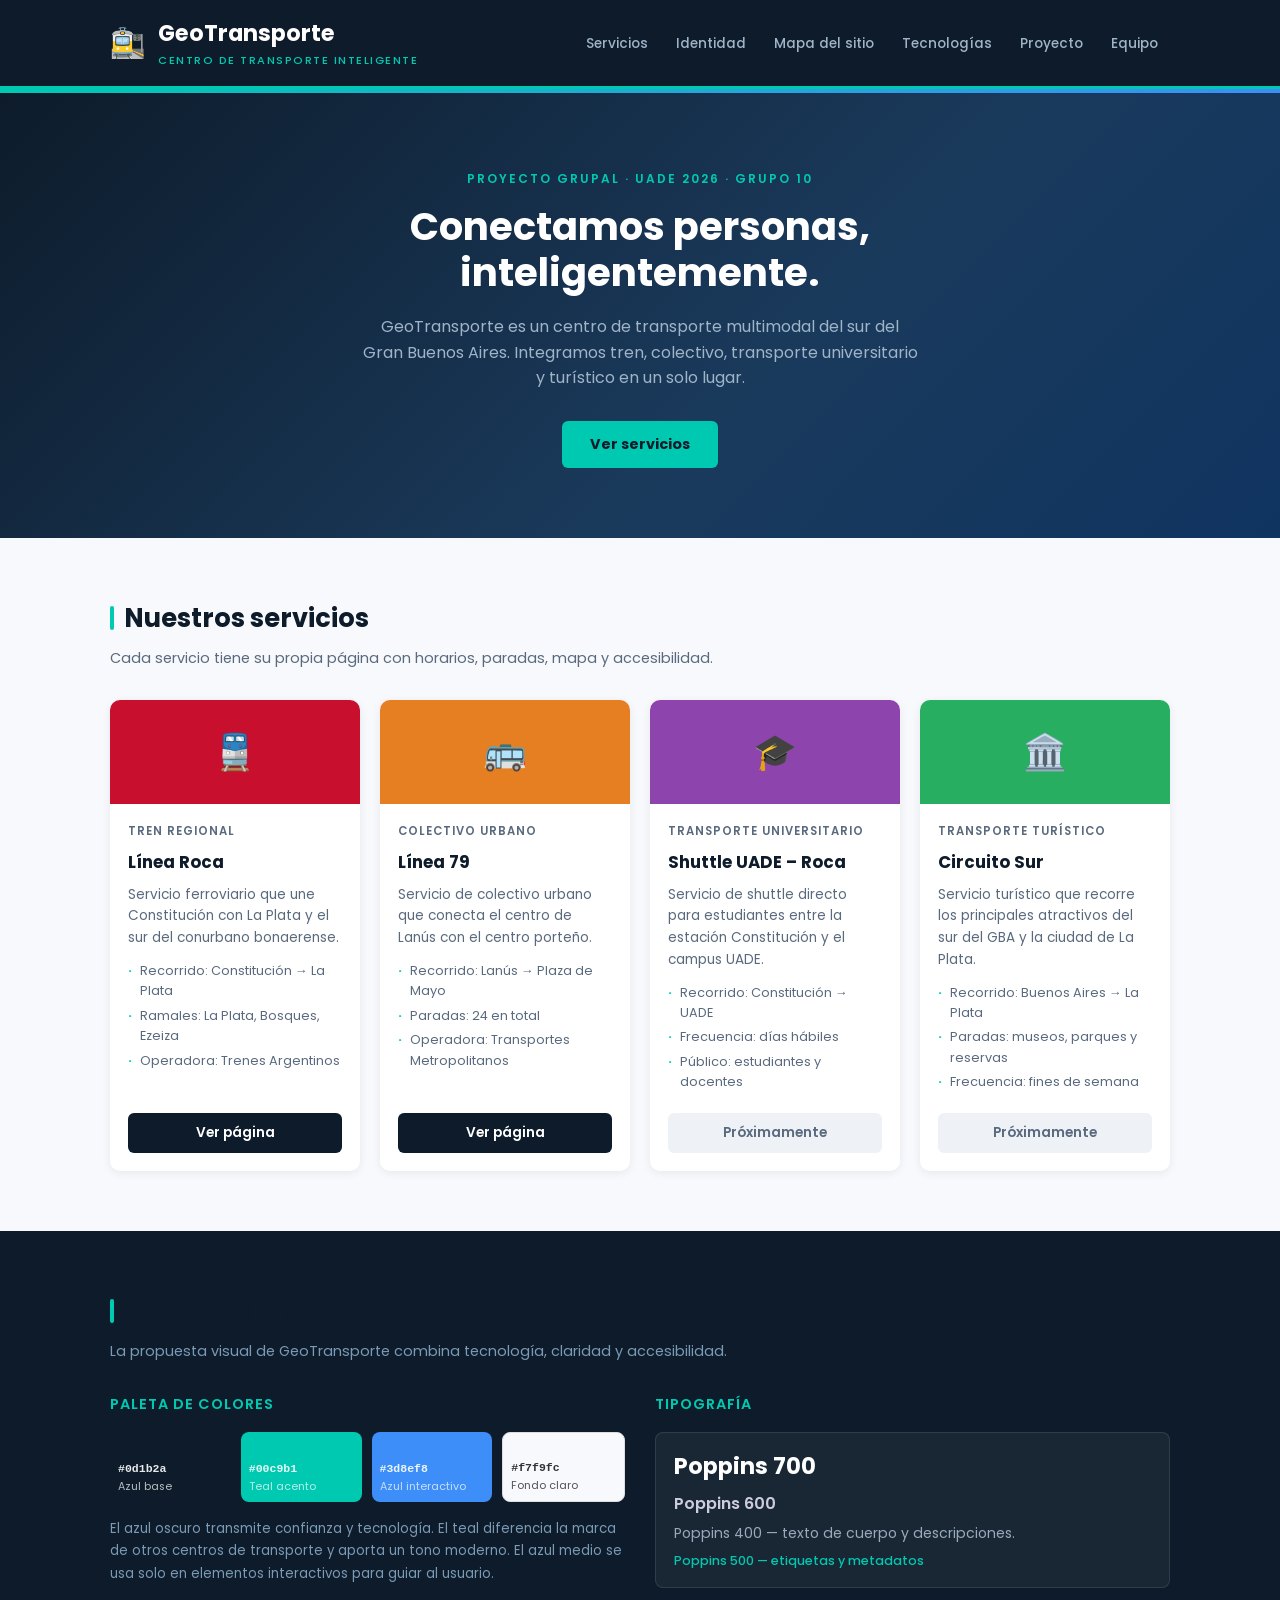
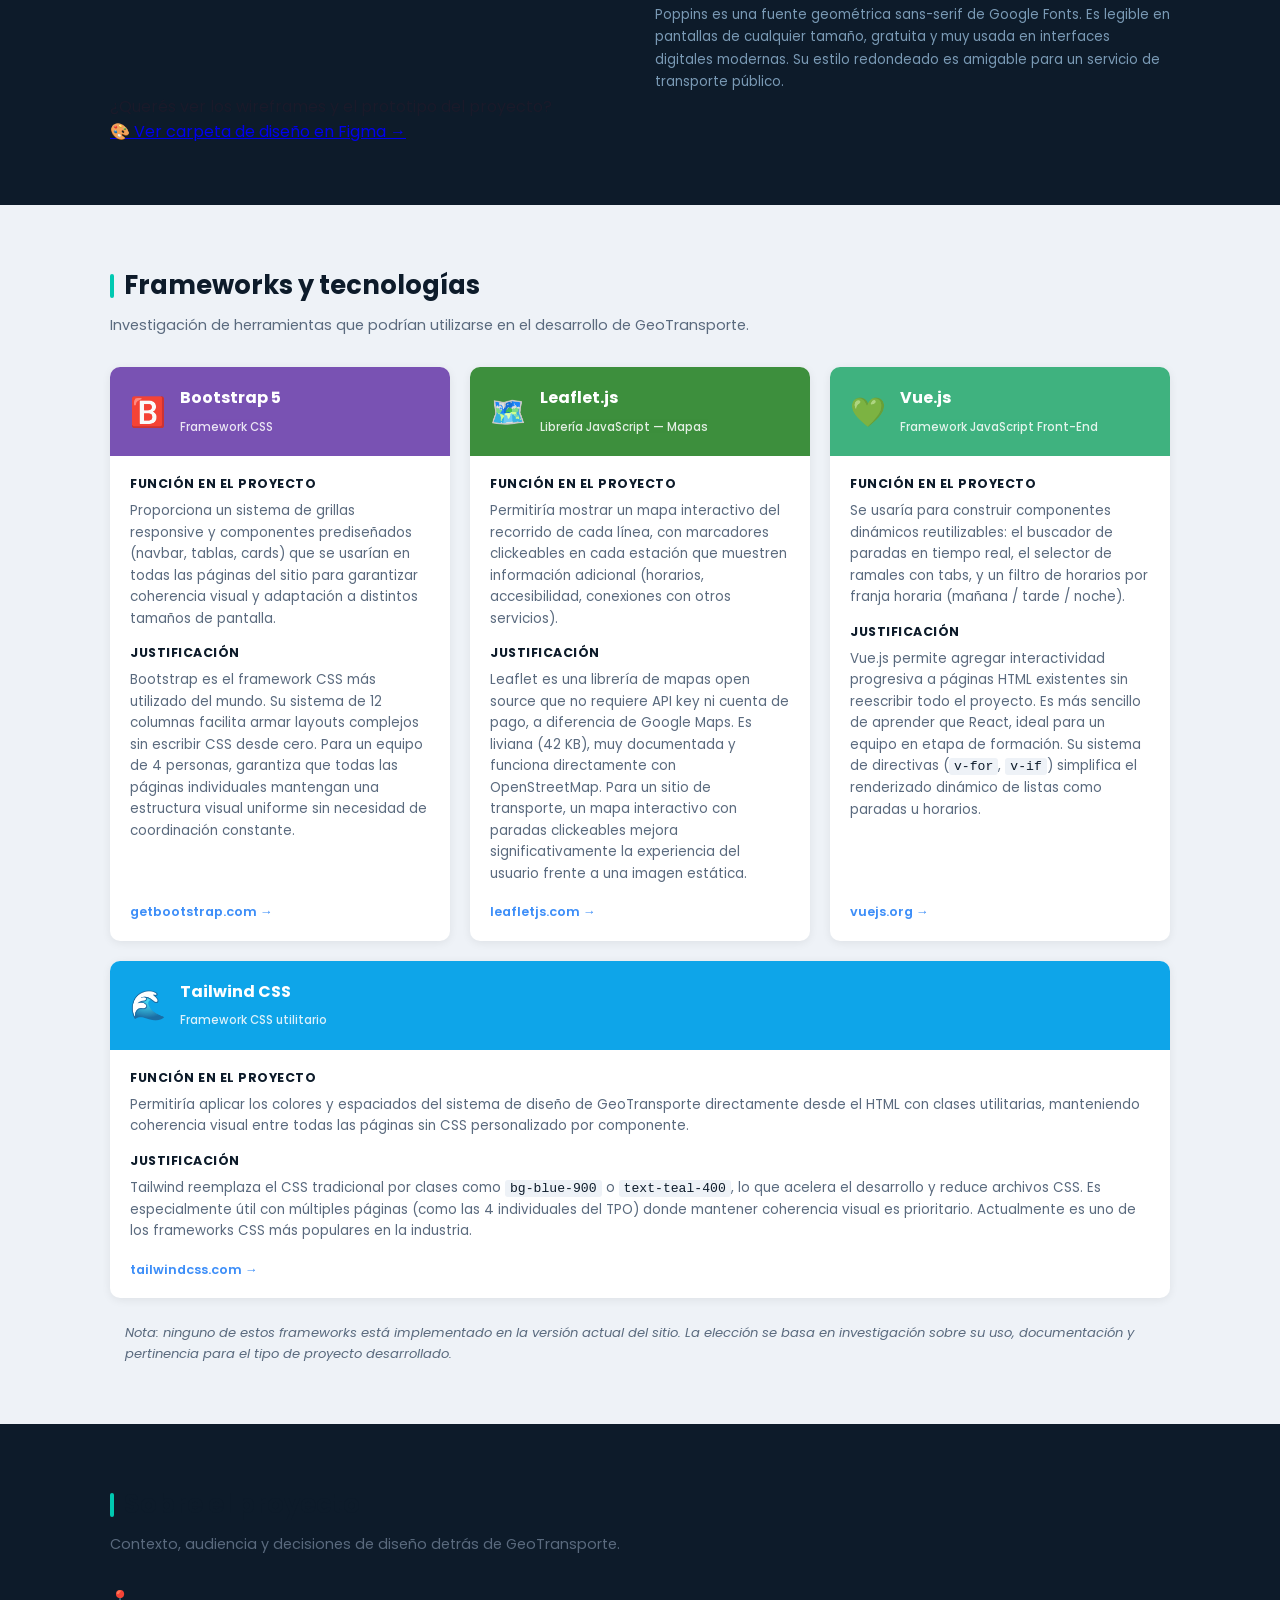
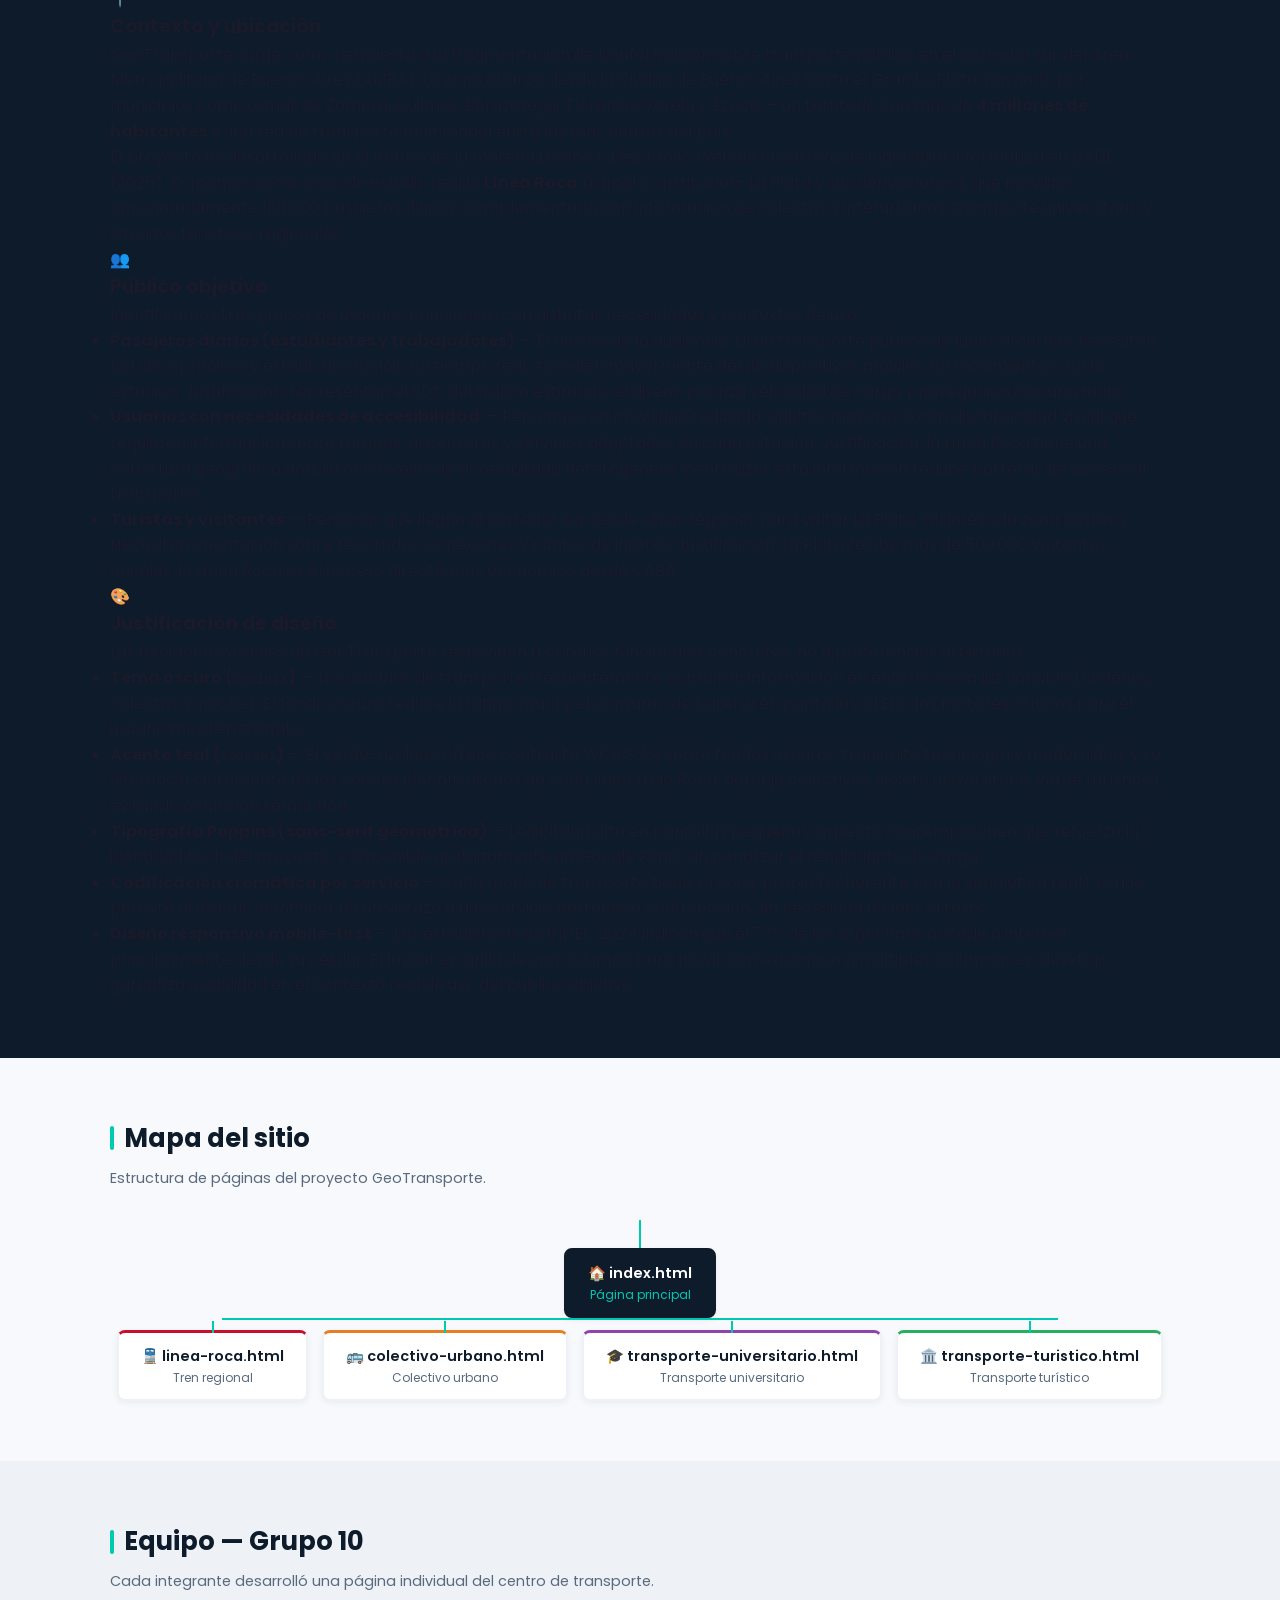
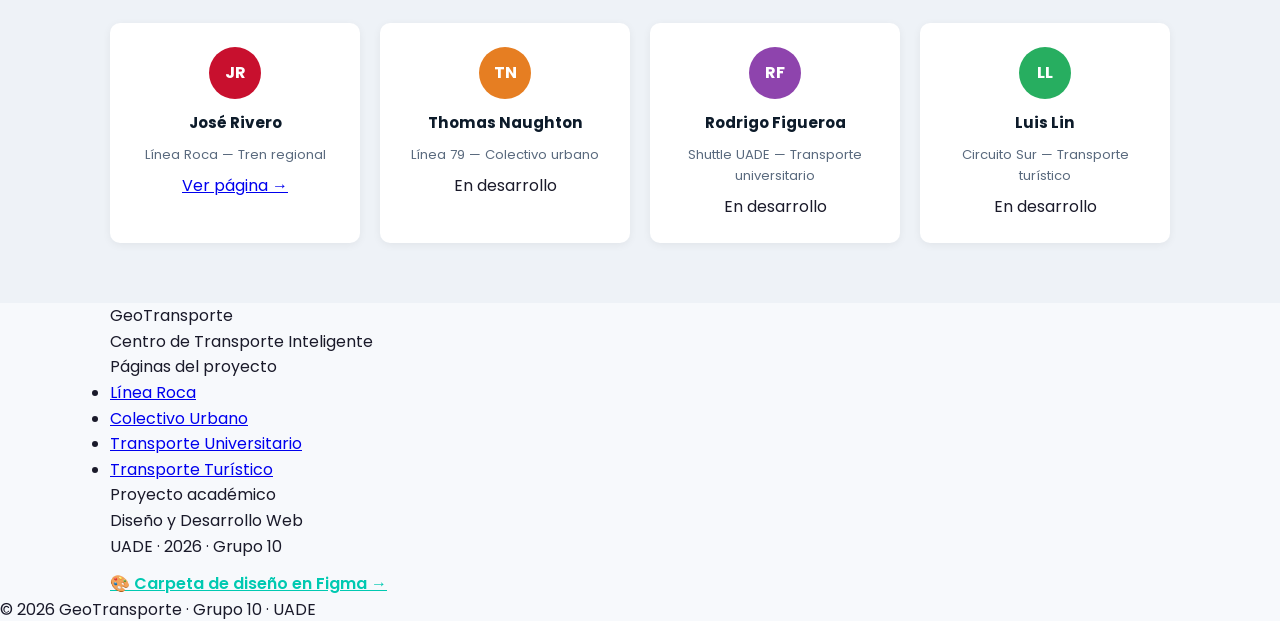
==== commit 8371d5a9: "Linea79" ====
--- a/index.html
+++ b/index.html
@@ -83,7 +83,7 @@
                             <li>Paradas: 24 en total</li>
                             <li>Operadora: Transportes Metropolitanos</li>
                         </ul>
-                        <a href="colectivo-urbano.html" class="btn-tarjeta proximamente">Próximamente</a>
+                        <a href="linea79.html" class="btn-tarjeta">Ver página</a>
                     </div>
                 </article>
 
